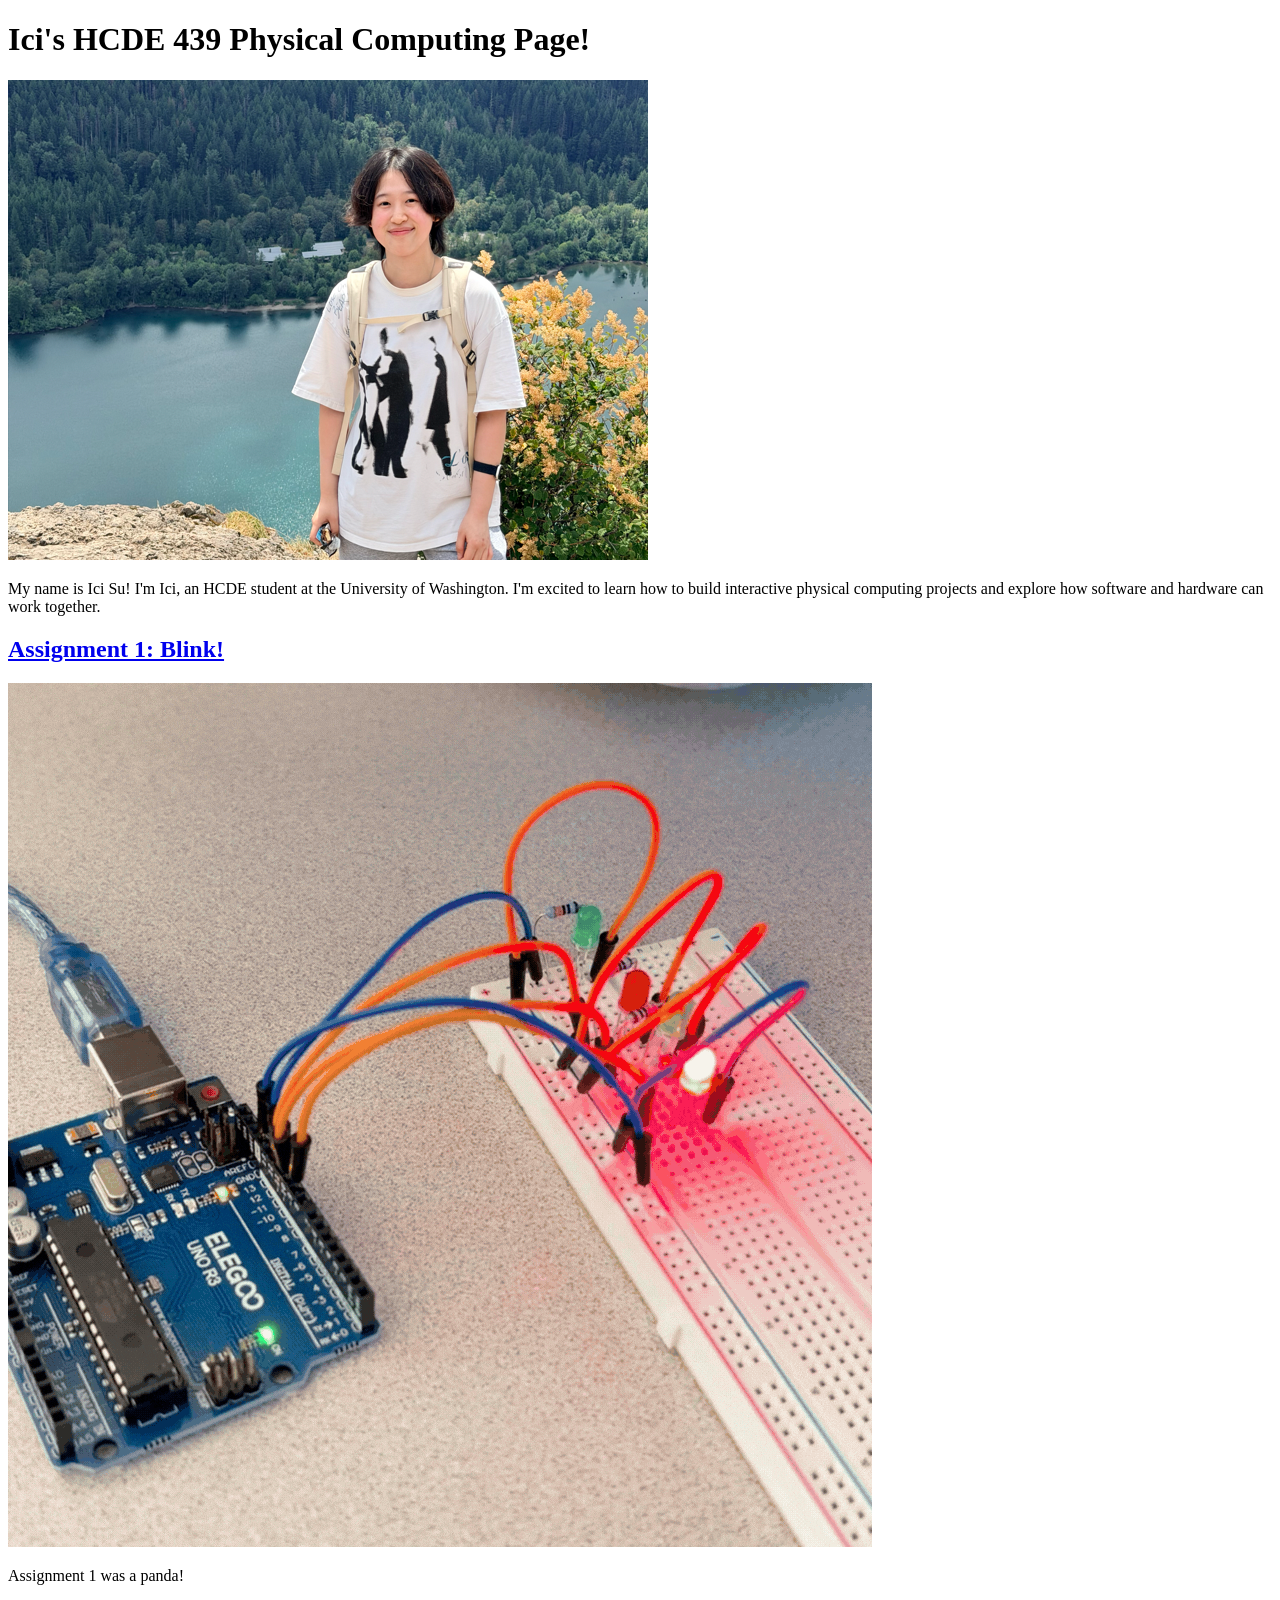
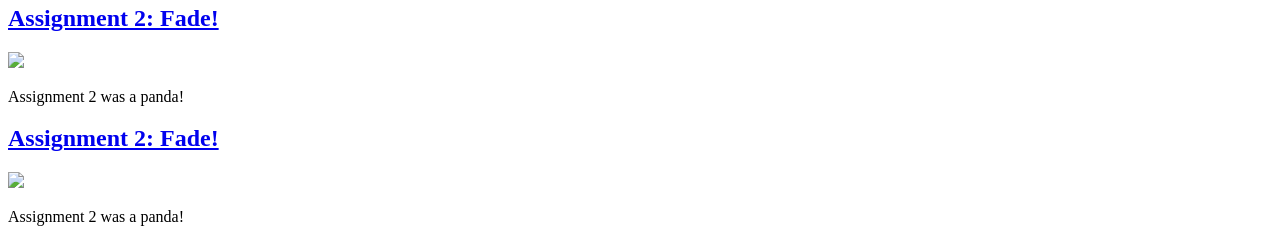
==== docs/index.html @ 535755fb "First Commit AHHH" ====
<!DOCTYPE html>
<html>
  <head>
    <meta charset="utf-8" />
    <meta name="viewport" content="width=device-width, maximum-scale=1.0" />

    <title>Ici Su's HCDE 439 Physical Computing Page!</title>

    <link href="style.css" rel="stylesheet" />
  </head>
  <body>
    <h1>Ici's HCDE 439 Physical Computing Page!</h1>

    <div class="header">
      <img src="ici.png" />
      <p>
        My name is Ici Su! I'm Ici, an HCDE student at the University of Washington.
        I'm excited to learn how to build interactive physical computing projects
        and explore how software and hardware can work together.
      </p>
    </div>

    <div class="grid">
      <div class="assignment">
        <a href="a1.html">
          <h2>Assignment 1: Blink!</h2>
          <img src="blinking.gif" />
        </a>
        <p>Assignment 1 was a panda!</p>
      </div>

      <div class="assignment">
        <a href="a2.html">
          <h2>Assignment 2: Fade!</h2>
          <img src="red-panda.jpg" />
        </a>
        <p>Assignment 2 was a panda!</p>
      </div>

      <div class="assignment">
        <a href="a2.html">
          <h2>Assignment 2: Fade!</h2>
          <img src="red-panda.jpg" />
        </a>
        <p>Assignment 2 was a panda!</p>
      </div>
    </div>
  </body>
</html>
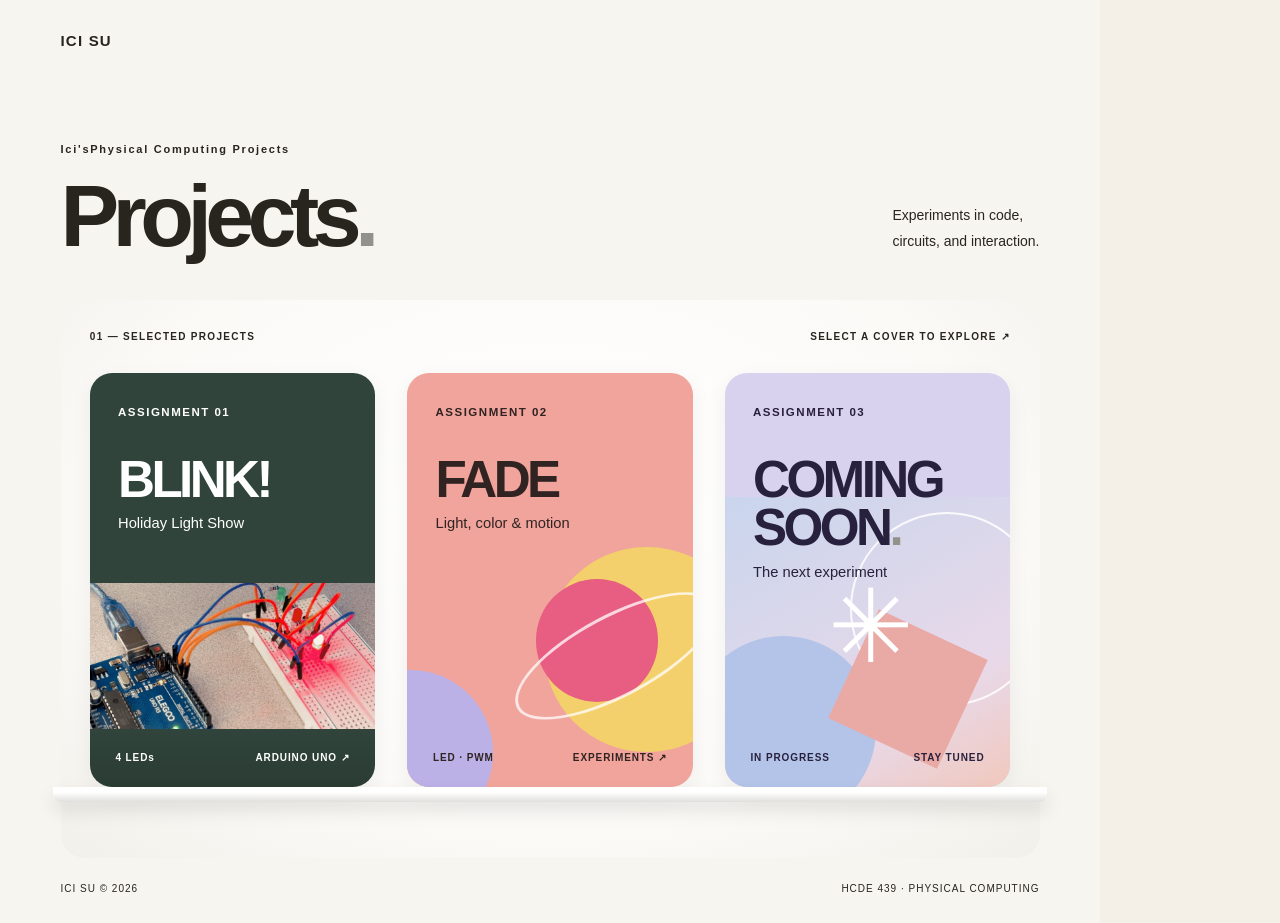
==== commit ea5bd356: "style change :D" ====
--- a/docs/index.html
+++ b/docs/index.html
@@ -1,49 +1,126 @@
 <!DOCTYPE html>
-<html>
-  <head>
-    <meta charset="utf-8" />
-    <meta name="viewport" content="width=device-width, maximum-scale=1.0" />
+<html lang="en">
+<head>
+  <meta charset="UTF-8" />
+  <meta name="viewport" content="width=device-width, initial-scale=1.0" />
 
-    <title>Ici Su's HCDE 439 Physical Computing Page!</title>
+  <title>Ici Su — HCDE 439 Projects</title>
+  <meta name="description" content="Ici Su's HCDE 439 physical computing projects." />
 
-    <link href="style.css" rel="stylesheet" />
-  </head>
-  <body>
-    <h1>Ici's HCDE 439 Physical Computing Page!</h1>
+  <link rel="stylesheet" href="home.css" />
+</head>
 
-    <div class="header">
-      <img src="ici.png" />
-      <p>
-        My name is Ici Su! I'm Ici, an HCDE student at the University of Washington.
-        I'm excited to learn how to build interactive physical computing projects
-        and explore how software and hardware can work together.
-      </p>
-    </div>
+<body>
+  <main class="projects-page">
 
-    <div class="grid">
-      <div class="assignment">
-        <a href="a1.html">
-          <h2>Assignment 1: Blink!</h2>
-          <img src="blinking.gif" />
-        </a>
-        <p>Assignment 1 was a panda!</p>
+    <!-- Minimal header -->
+    <header class="topbar">
+      <a class="brand" href="index.html">ICI SU</a>
+    </header>
+
+    <!-- Projects bookshelf -->
+    <section class="projects" id="projects">
+
+      <div class="section-heading">
+        <div>
+          <p class="eyebrow">Ici'sPhysical Computing Projects</p>
+          <h1>Projects<span class="heading-period">.</span></h1>
+        </div>
+
+        <p class="section-note">
+          Experiments in code,<br />
+          circuits, and interaction.
+        </p>
       </div>
 
-      <div class="assignment">
-        <a href="a2.html">
-          <h2>Assignment 2: Fade!</h2>
-          <img src="red-panda.jpg" />
-        </a>
-        <p>Assignment 2 was a panda!</p>
+      <div class="shelf">
+
+        <div class="shelf-label">
+          <span>01 — SELECTED PROJECTS</span>
+          <span>SELECT A COVER TO EXPLORE ↗</span>
+        </div>
+
+        <div class="project-row">
+
+          <!-- Project 1 -->
+          <a class="project-card blink-card" href="a1.html">
+            <div class="cover-content">
+              <span class="project-number">ASSIGNMENT 01</span>
+              <h2>BLINK!</h2>
+              <p>Holiday Light Show</p>
+            </div>
+
+            <div class="cover-image">
+              <img
+                src="blinking.gif"
+                alt="Four LED Arduino circuit"
+              />
+            </div>
+
+            <div class="cover-footer">
+              <span>4 LEDs</span>
+              <span>ARDUINO UNO ↗</span>
+            </div>
+          </a>
+
+          <!-- Project 2 -->
+          <a class="project-card fade-card" href="a2.html">
+            <div class="cover-content">
+              <span class="project-number">ASSIGNMENT 02</span>
+              <h2>FADE</h2>
+              <p>Light, color &amp; motion</p>
+            </div>
+
+            <div class="fade-art" aria-hidden="true">
+              <span class="circle circle-one"></span>
+              <span class="circle circle-two"></span>
+              <span class="circle circle-three"></span>
+              <span class="orbit"></span>
+            </div>
+
+            <div class="cover-footer">
+              <span>LED · PWM</span>
+              <span>EXPERIMENTS ↗</span>
+            </div>
+          </a>
+
+          <!-- Project 3 -->
+          <div class="project-card soon-card">
+            <div class="cover-content">
+              <span class="project-number">ASSIGNMENT 03</span>
+              <h2>COMING<br />SOON<span class="heading-period">.</span></h2>
+              <p>The next experiment</p>
+            </div>
+
+            <div class="soon-art" aria-hidden="true">
+              <span class="soon-circle"></span>
+              <span class="soon-ring"></span>
+              <span class="soon-square"></span>
+              <span class="soon-star">✳</span>
+            </div>
+
+            <div class="cover-footer">
+              <span>IN PROGRESS</span>
+              <span>STAY TUNED</span>
+            </div>
+          </div>
+
+        </div>
+
+        <!-- Shelf under the covers -->
+        <div class="shelf-plank"></div>
+
+        <div class="shelf-bottom">
+        </div>
+
       </div>
+    </section>
 
-      <div class="assignment">
-        <a href="a2.html">
-          <h2>Assignment 2: Fade!</h2>
-          <img src="red-panda.jpg" />
-        </a>
-        <p>Assignment 2 was a panda!</p>
-      </div>
-    </div>
-  </body>
-</html>
+    <footer class="footer">
+      <span>ICI SU © 2026</span>
+      <span>HCDE 439 · PHYSICAL COMPUTING</span>
+    </footer>
+
+  </main>
+</body>
+</html>
--- a/docs/home.css
+++ b/docs/home.css
@@ -0,0 +1,752 @@
+```css
+/* =================================
+   Shopify Editions-inspired homepage
+   ================================= */
+
+@import url('https://fonts.googleapis.com/css2?family=Inclusive+Sans:ital,wght@0,400;0,500;0,600;0,700;1,400&display=swap');
+   :root {
+  --page-bg: #eae9e5;
+  --ink: #171715;
+  --muted: #74736d;
+  --line: #d0cfca;
+  --shelf: #ffffff;
+}
+
+* {
+  box-sizing: border-box;
+}
+
+html {
+  scroll-behavior: smooth;
+}
+
+body {
+  margin: 0;
+  background: #ffffff;
+  color: var(--ink);
+  font-family: 'Inclusive Sans', sans-serif;
+  -webkit-font-smoothing: antialiased;
+}
+
+a {
+  color: inherit;
+  text-decoration: none;
+}
+
+.projects-page {
+  width: 100%;
+  min-height: 100vh;
+  padding: 0 5.5%;
+  background: var(--page-bg);
+}
+
+/* Header */
+
+.topbar {
+  min-height: 82px;
+  display: flex;
+  align-items: center;
+  justify-content: space-between;
+  gap: 24px;
+  border-bottom: 1px solid var(--line);
+}
+
+.brand {
+  font-size: 15px;
+  font-weight: 800;
+  letter-spacing: 0.08em;
+}
+
+.course-label,
+.year-label {
+  font-size: 10px;
+  font-weight: 700;
+  letter-spacing: 0.12em;
+  color: var(--muted);
+}
+
+/* Main projects section */
+
+.projects {
+  padding-top: 58px;
+}
+
+.section-heading {
+  display: flex;
+  align-items: flex-end;
+  justify-content: space-between;
+  gap: 32px;
+  margin-bottom: 42px;
+}
+
+.eyebrow {
+  margin: 0 0 15px;
+  color: var(--muted);
+  font-size: 11px;
+  font-weight: 700;
+  letter-spacing: 0.16em;
+}
+
+.section-heading h1 {
+  margin: 0;
+  font-size: clamp(48px, 7vw, 88px);
+  font-weight: 800;
+  letter-spacing: -0.075em;
+  line-height: 0.95;
+}
+
+.heading-period {
+  color: #92918b;
+}
+
+.section-note {
+  margin: 0 0 4px;
+  color: var(--muted);
+  font-size: 14px;
+  line-height: 1.8;
+}
+
+/* Shelf area */
+
+.shelf {
+  position: relative;
+  padding: 28px 3% 0;
+  background:
+    radial-gradient(
+      ellipse at 50% 42%,
+      #ffffff 0%,
+      #f5f4f1 55%,
+      #e9e8e4 100%
+    );
+}
+
+.shelf-label {
+  display: flex;
+  justify-content: space-between;
+  gap: 16px;
+  margin-bottom: 28px;
+  color: var(--muted);
+  font-size: 10px;
+  font-weight: 700;
+  letter-spacing: 0.13em;
+}
+
+/* Three project covers */
+
+.project-row {
+  display: grid;
+  grid-template-columns: repeat(3, minmax(0, 1fr));
+  align-items: stretch;
+  gap: 3.5%;
+}
+
+.project-card {
+  position: relative;
+  display: flex;
+  flex-direction: column;
+  min-width: 0;
+  aspect-ratio: 0.69;
+  overflow: hidden;
+  isolation: isolate;
+  transition:
+    transform 220ms ease,
+    box-shadow 220ms ease;
+}
+
+.project-card:hover {
+  transform: translateY(-7px);
+  box-shadow: 0 16px 28px rgb(0 0 0 / 12%);
+}
+
+.blink-card {
+  background: #30443b;
+  color: #fff;
+}
+
+.fade-card {
+  background: #f0a49c;
+  color: #302322;
+}
+
+.soon-card {
+  background: #d9d2ef;
+  color: #28213d;
+}
+
+/* Cover typography */
+
+.cover-content {
+  position: relative;
+  z-index: 2;
+  padding: clamp(18px, 2.2vw, 32px);
+}
+
+.project-number {
+  display: block;
+  font-size: clamp(9px, 0.9vw, 12px);
+  font-weight: 700;
+  letter-spacing: 0.13em;
+}
+
+.cover-content h2 {
+  margin: 34px 0 8px;
+  font-size: clamp(30px, 4vw, 58px);
+  font-weight: 800;
+  line-height: 0.95;
+  letter-spacing: -0.07em;
+  overflow-wrap: anywhere;
+}
+
+.cover-content p {
+  margin: 0;
+  font-size: clamp(11px, 1.15vw, 15px);
+  line-height: 1.5;
+}
+
+/* Project 1 image */
+
+.cover-image {
+  flex: 1;
+  min-height: 0;
+  overflow: hidden;
+  margin-top: 20px;
+}
+
+.cover-image img {
+  display: block;
+  width: 100%;
+  height: 100%;
+  object-fit: cover;
+  transition: transform 350ms ease;
+}
+
+.blink-card:hover .cover-image img {
+  transform: scale(1.035);
+}
+
+/* Project 2 abstract artwork */
+
+.fade-art {
+  position: absolute;
+  z-index: 0;
+  inset: 34% 0 0;
+  overflow: hidden;
+}
+
+.circle {
+  position: absolute;
+  display: block;
+  border-radius: 50%;
+}
+
+.circle-one {
+  width: 72%;
+  aspect-ratio: 1;
+  right: -20%;
+  top: 12%;
+  background: #f3d06b;
+}
+
+.circle-two {
+  width: 43%;
+  aspect-ratio: 1;
+  right: 12%;
+  top: 24%;
+  background: #e85d82;
+}
+
+.circle-three {
+  width: 58%;
+  aspect-ratio: 1;
+  left: -28%;
+  bottom: -18%;
+  background: #bbb1e6;
+}
+
+.orbit {
+  position: absolute;
+  width: 78%;
+  height: 30%;
+  right: -12%;
+  top: 37%;
+  border: 3px solid rgb(255 255 255 / 75%);
+  border-radius: 50%;
+  transform: rotate(-28deg);
+}
+
+/* Project 3 placeholder artwork */
+
+.soon-art {
+  position: absolute;
+  inset: 30% 0 0;
+  overflow: hidden;
+  background: linear-gradient(150deg, #c9d5ed, #e8d9e9 70%, #f1c8bd);
+}
+
+.soon-circle,
+.soon-ring,
+.soon-square {
+  position: absolute;
+  display: block;
+}
+
+.soon-circle {
+  width: 65%;
+  aspect-ratio: 1;
+  left: -12%;
+  bottom: -12%;
+  border-radius: 50%;
+  background: #b4c4e8;
+}
+
+.soon-ring {
+  width: 68%;
+  aspect-ratio: 1;
+  right: -12%;
+  top: 5%;
+  border: 2px solid rgb(255 255 255 / 85%);
+  border-radius: 50%;
+}
+
+.soon-square {
+  width: 42%;
+  aspect-ratio: 1;
+  right: 15%;
+  bottom: 13%;
+  background: #e9a9a5;
+  transform: rotate(25deg);
+}
+
+.soon-star {
+  position: absolute;
+  top: 27%;
+  left: 36%;
+  color: #fff;
+  font-size: clamp(50px, 8vw, 110px);
+  line-height: 1;
+}
+
+/* Cover footer */
+
+.cover-footer {
+  position: relative;
+  z-index: 2;
+  display: flex;
+  justify-content: space-between;
+  gap: 8px;
+  padding: 20px clamp(12px, 2vw, 26px);
+  font-size: clamp(8px, 0.8vw, 10px);
+  font-weight: 700;
+  letter-spacing: 0.09em;
+}
+
+.blink-card .cover-footer {
+  background: linear-gradient(
+    transparent,
+    rgb(0 0 0 / 12%)
+  );
+}
+
+.fade-card .cover-footer,
+.soon-card .cover-footer {
+  margin-top: auto;
+}
+
+/* White bookshelf plank */
+
+.shelf-plank {
+  position: relative;
+  z-index: 3;
+  height: 15px;
+  margin: 0 -4% 0;
+  background: linear-gradient(
+    to bottom,
+    #ffffff 0%,
+    #ffffff 35%,
+    #e0dfdc 100%
+  );
+  box-shadow: 0 9px 18px rgb(0 0 0 / 10%);
+}
+
+.shelf-bottom {
+  display: flex;
+  justify-content: space-between;
+  align-items: center;
+  flex-wrap: wrap;
+  gap: 16px;
+  padding: 32px 0 24px;
+  color: var(--muted);
+  font-size: 10px;
+  font-weight: 700;
+  letter-spacing: 0.1em;
+}
+
+.shelf-bottom a {
+  color: var(--ink);
+}
+
+.footer {
+  display: flex;
+  justify-content: space-between;
+  gap: 16px;
+  padding: 22px 0 26px;
+  border-top: 1px solid var(--line);
+  color: var(--muted);
+  font-size: 10px;
+  letter-spacing: 0.1em;
+}
+
+/* Responsive layout */
+
+@media (min-width: 1500px) {
+  .projects-page {
+    padding-right: 7%;
+    padding-left: 7%;
+  }
+
+  .project-row {
+    gap: 4%;
+  }
+
+  .project-card {
+    aspect-ratio: 0.73;
+  }
+}
+
+@media (max-width: 700px) {
+  .projects-page {
+    padding-right: 5%;
+    padding-left: 5%;
+  }
+
+  .topbar {
+    min-height: 68px;
+  }
+
+  .course-label {
+    display: none;
+  }
+
+  .year-label {
+    font-size: 9px;
+  }
+
+  .projects {
+    padding-top: 40px;
+  }
+
+  .section-heading {
+    align-items: flex-start;
+    flex-direction: column;
+    gap: 16px;
+    margin-bottom: 28px;
+  }
+
+  .section-heading h1 {
+    font-size: 60px;
+  }
+
+  .shelf {
+    padding: 22px 4% 0;
+  }
+
+  .shelf-label {
+    font-size: 9px;
+  }
+
+  .project-row {
+    grid-template-columns: 1fr;
+    gap: 28px;
+    max-width: 410px;
+    margin: 0 auto;
+  }
+
+  .project-card {
+    aspect-ratio: 0.8;
+  }
+
+  .cover-content h2 {
+    font-size: 48px;
+  }
+
+  .project-number {
+    font-size: 11px;
+  }
+
+  .cover-content p {
+    font-size: 14px;
+  }
+
+  .cover-footer {
+    font-size: 10px;
+  }
+
+  .shelf-bottom {
+    font-size: 9px;
+  }
+
+  .footer {
+    flex-direction: column;
+  }
+}
+
+@media (prefers-reduced-motion: reduce) {
+  *,
+  *::before,
+  *::after {
+    scroll-behavior: auto !important;
+    transition-duration: 0.01ms !important;
+  }
+}
+```
+
+```css
+/* ===== Softer colors and rounded project cards ===== */
+
+:root {
+  --page-bg: #f7f5f0;
+  --ink: #191918;
+  --muted: #77746e;
+  --line: #dedbd4;
+}
+
+/* Brighter overall background */
+body {
+  background: #eeece6;
+}
+
+.projects-page {
+  background: #f7f5f0;
+}
+
+/* Softer bookshelf background */
+.shelf {
+  background: radial-gradient(
+    ellipse at 50% 40%,
+    #ffffff 0%,
+    #fbfaf7 65%,
+    #f2f0ea 100%
+  );
+  border-radius: 24px;
+}
+
+/* Round all three project covers */
+.project-card {
+  border-radius: 22px;
+  overflow: hidden;
+  box-shadow: 0 8px 22px rgb(40 35 25 / 6%);
+}
+
+/* Softer hover effect */
+.project-card:hover {
+  transform: translateY(-5px);
+  box-shadow: 0 16px 30px rgb(40 35 25 / 12%);
+}
+
+/* Rounded shelf */
+.shelf-plank {
+  border-radius: 0 0 8px 8px;
+}
+
+/* Rounded image inside BLINK */
+.cover-image img {
+  border-radius: 0;
+}
+
+/* Cleaner section divider */
+.topbar {
+  border-bottom-color: #dedbd4;
+}
+
+.footer {
+  border-top-color: #dedbd4;
+}
+
+/* Rounded cards on mobile too */
+@media (max-width: 700px) {
+  .project-card {
+    border-radius: 20px;
+  }
+
+  .shelf {
+    border-radius: 18px;
+  }
+}
+```
+
+```css
+/* ===== Assignment pages: matching homepage style ===== */
+
+:root {
+  --page-bg: #f7f5f0;
+  --ink: #191918;
+  --muted: #77746e;
+  --line: #dedbd4;
+  --card-bg: #ffffff;
+}
+
+body {
+  max-width: 1100px;
+  margin: 0 auto;
+  padding: 40px 6%;
+  background: var(--page-bg);
+  color: var(--ink);
+  font-family: 'Inclusive Sans', sans-serif;
+  line-height: 1.75;
+  -webkit-font-smoothing: antialiased;
+}
+
+/* Main page title */
+body > h1 {
+  margin: 35px 0 28px;
+  padding-bottom: 24px;
+  border-bottom: 1px solid var(--line);
+  font-size: clamp(36px, 5vw, 58px);
+  line-height: 1.08;
+  letter-spacing: -0.055em;
+}
+
+/* Section headings */
+body > h2 {
+  margin-top: 60px;
+  padding-top: 22px;
+  border-top: 1px solid var(--line);
+  font-size: 28px;
+  line-height: 1.25;
+  letter-spacing: -0.035em;
+}
+
+body > h3 {
+  margin-top: 30px;
+  font-size: 20px;
+  line-height: 1.4;
+}
+
+/* Intro paragraph area */
+.header {
+  margin: 24px 0 40px;
+  color: #55544f;
+  font-size: 17px;
+  line-height: 1.8;
+}
+
+/* Images and figure cards */
+figure {
+  margin: 28px 0 38px;
+  padding: 16px;
+  overflow: hidden;
+  border: 1px solid var(--line);
+  border-radius: 20px;
+  background: var(--card-bg);
+}
+
+figure img {
+  display: block;
+  max-width: 100%;
+  height: auto;
+  margin: 0 auto;
+  border-radius: 12px;
+}
+
+figcaption {
+  margin-top: 14px;
+  color: var(--muted);
+  font-size: 13px;
+  line-height: 1.7;
+}
+
+/* Body text */
+body > p {
+  max-width: 780px;
+  margin: 16px 0;
+}
+
+/* Arduino code block */
+pre {
+  margin: 24px 0;
+  padding: 26px;
+  overflow-x: auto;
+  border: 1px solid #343a35;
+  border-radius: 18px;
+  background: #242923;
+  color: #f5f3ed;
+  font-size: 13px;
+  line-height: 1.7;
+}
+
+pre code {
+  font-family: "SFMono-Regular", Consolas, monospace;
+}
+
+/* Homepage navigation link */
+body > p > a {
+  display: inline-block;
+  margin-top: 24px;
+  padding: 12px 20px;
+  border: 1px solid var(--ink);
+  border-radius: 999px;
+  color: var(--ink);
+  text-decoration: none;
+  transition: background 180ms ease, color 180ms ease;
+}
+
+body > p > a:hover {
+  background: var(--ink);
+  color: white;
+}
+
+/* Responsive spacing */
+@media (max-width: 600px) {
+  body {
+    padding: 24px 5%;
+  }
+
+  body > h1 {
+    font-size: 38px;
+  }
+
+  body > h2 {
+    margin-top: 42px;
+    font-size: 24px;
+  }
+
+  figure {
+    padding: 10px;
+    border-radius: 16px;
+  }
+
+  pre {
+    padding: 16px;
+    font-size: 12px;
+  }
+}
+```
+
+/* Full-width homepage fix */
+
+html {
+  width: 100%;
+  min-height: 100%;
+  margin: 0;
+}
+
+body {
+  width: 100%;
+  min-height: 100vh;
+  margin: 0;
+  padding: 0;
+  box-sizing: border-box;
+  background-color: #F5F0E7;
+  color: #28251F;
+  font-family: 'Inclusive Sans', sans-serif;
+}
+
+*, 
+*::before, 
+*::after {
+  box-sizing: border-box;
+}
+
+img {
+  max-width: 100%;
+}
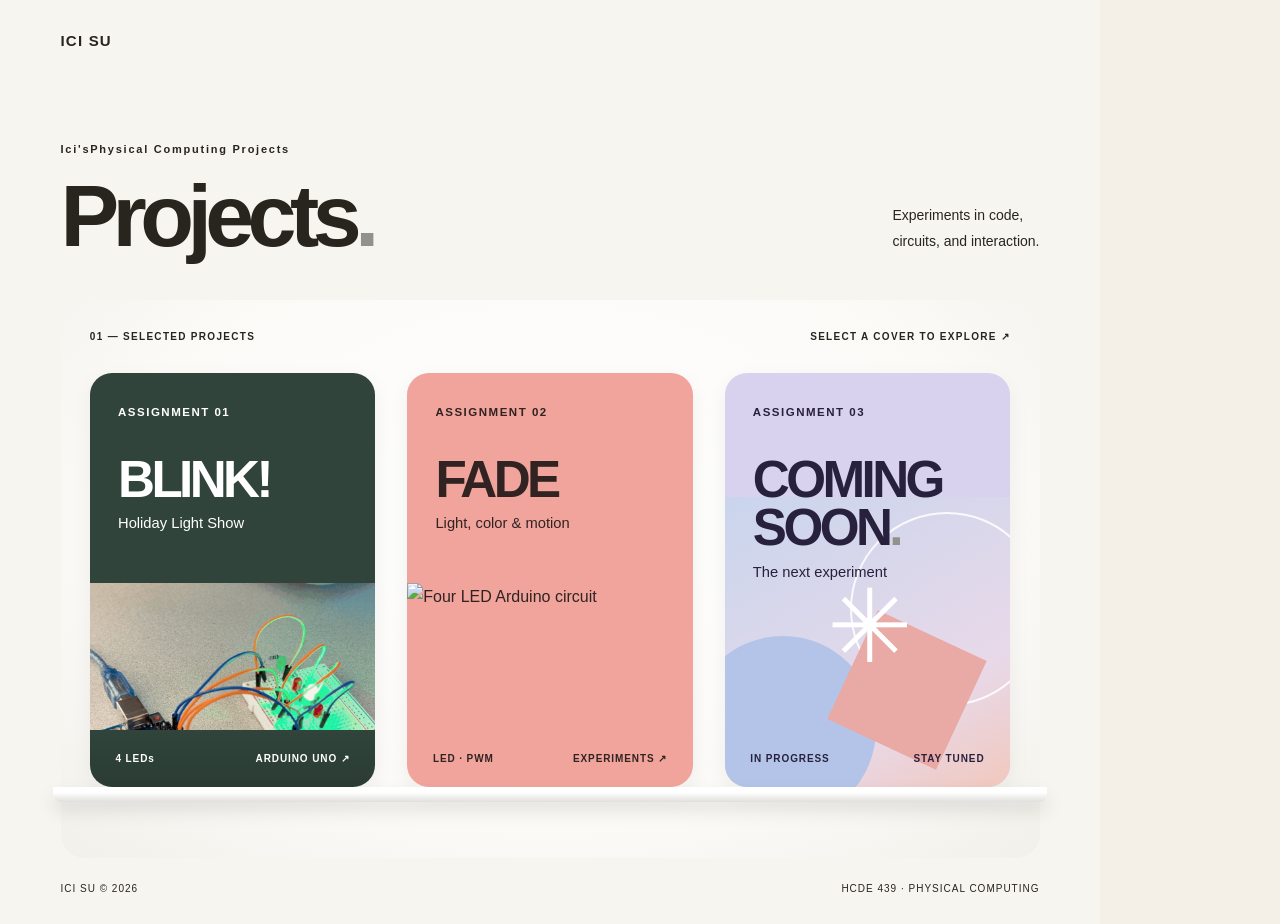
==== commit 60529574: "index gif updated to A1 Blink.gif and A2 Fade.gif" ====
--- a/docs/index.html
+++ b/docs/index.html
@@ -52,7 +52,7 @@
 
             <div class="cover-image">
               <img
-                src="blinking.gif"
+                src="A1 Blink.gif"
                 alt="Four LED Arduino circuit"
               />
             </div>
@@ -71,11 +71,11 @@
               <p>Light, color &amp; motion</p>
             </div>
 
-            <div class="fade-art" aria-hidden="true">
-              <span class="circle circle-one"></span>
-              <span class="circle circle-two"></span>
-              <span class="circle circle-three"></span>
-              <span class="orbit"></span>
+            <div class="cover-image">
+              <img
+                src="A2 Fade.gif"
+                alt="Four LED Arduino circuit"
+              />
             </div>
 
             <div class="cover-footer">
--- a/docs/home.css
+++ b/docs/home.css
@@ -749,4 +749,78 @@
 
 img {
   max-width: 100%;
-}+}
+
+
+/* =========================================
+   Responsive Layout Fix
+   ========================================= */
+
+/* Allow the page to fill the browser width */
+html,
+body {
+  width: 100%;
+  min-height: 100%;
+  margin: 0;
+}
+
+/* Make the homepage use the available space */
+.projects-page {
+  width: 100%;
+  max-width: none;
+  min-height: 100vh;
+}
+
+/* Keep content responsive */
+.projects {
+  width: 100%;
+  max-width: none;
+}
+
+/* Make project cards responsive */
+.project-row {
+  display: grid;
+  grid-template-columns: repeat(3, minmax(0, 1fr));
+  gap: 32px;
+  width: 100%;
+}
+
+/* Prevent cards from overflowing */
+.project-card {
+  min-width: 0;
+  width: 100%;
+}
+
+/* Responsive images */
+.project-card img {
+  max-width: 100%;
+  height: auto;
+}
+
+/* Tablet */
+@media (max-width: 1024px) {
+  .project-row {
+    gap: 20px;
+  }
+}
+
+/* Mobile */
+@media (max-width: 650px) {
+  .project-row {
+    grid-template-columns: 1fr;
+    gap: 24px;
+  }
+
+  .section-heading {
+    display: block;
+  }
+
+  .section-note {
+    margin-top: 20px;
+  }
+
+  .shelf-label {
+    flex-wrap: wrap;
+    gap: 10px;
+  }
+}
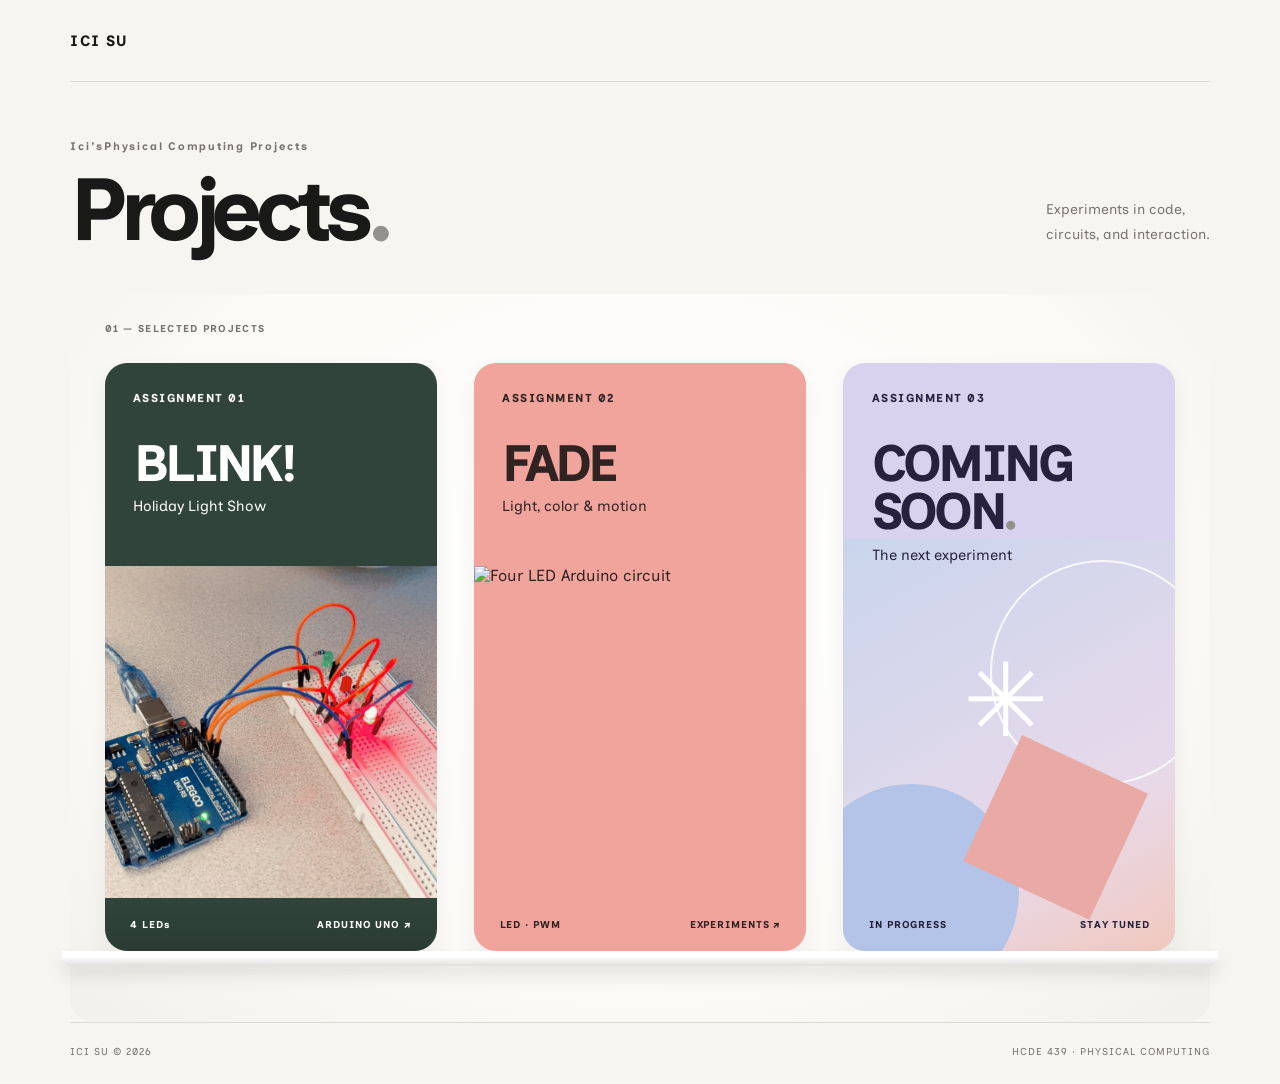
==== commit 8eab6ea2: "Update the calculation and AI Usage Reflection :D, also homepage css alignment issue and gif format" ====
--- a/docs/index.html
+++ b/docs/index.html
@@ -37,7 +37,6 @@
 
         <div class="shelf-label">
           <span>01 — SELECTED PROJECTS</span>
-          <span>SELECT A COVER TO EXPLORE ↗</span>
         </div>
 
         <div class="project-row">
--- a/docs/home.css
+++ b/docs/home.css
@@ -1,826 +1,996 @@
-```css
 /* =================================
+
    Shopify Editions-inspired homepage
+
    ================================= */
 
 @import url('https://fonts.googleapis.com/css2?family=Inclusive+Sans:ital,wght@0,400;0,500;0,600;0,700;1,400&display=swap');
+
    :root {
+
   --page-bg: #eae9e5;
+
   --ink: #171715;
+
   --muted: #74736d;
+
   --line: #d0cfca;
+
   --shelf: #ffffff;
+
 }
 
 * {
+
   box-sizing: border-box;
+
 }
 
 html {
+
   scroll-behavior: smooth;
+
 }
 
 body {
+
   margin: 0;
+
   background: #ffffff;
+
   color: var(--ink);
+
   font-family: 'Inclusive Sans', sans-serif;
+
   -webkit-font-smoothing: antialiased;
+
 }
 
 a {
+
   color: inherit;
+
   text-decoration: none;
+
 }
 
 .projects-page {
+
   width: 100%;
+
   min-height: 100vh;
+
   padding: 0 5.5%;
+
   background: var(--page-bg);
+
 }
 
 /* Header */
 
 .topbar {
+
   min-height: 82px;
+
   display: flex;
+
   align-items: center;
+
   justify-content: space-between;
+
   gap: 24px;
+
   border-bottom: 1px solid var(--line);
+
 }
 
 .brand {
+
   font-size: 15px;
+
   font-weight: 800;
+
   letter-spacing: 0.08em;
+
 }
 
 .course-label,
+
 .year-label {
+
   font-size: 10px;
+
   font-weight: 700;
+
   letter-spacing: 0.12em;
+
   color: var(--muted);
+
 }
 
 /* Main projects section */
 
 .projects {
+
   padding-top: 58px;
+
 }
 
 .section-heading {
+
   display: flex;
+
   align-items: flex-end;
+
   justify-content: space-between;
+
   gap: 32px;
+
   margin-bottom: 42px;
+
 }
 
 .eyebrow {
+
   margin: 0 0 15px;
+
   color: var(--muted);
+
   font-size: 11px;
+
   font-weight: 700;
+
   letter-spacing: 0.16em;
+
 }
 
 .section-heading h1 {
+
   margin: 0;
+
   font-size: clamp(48px, 7vw, 88px);
+
   font-weight: 800;
+
   letter-spacing: -0.075em;
+
   line-height: 0.95;
+
 }
 
 .heading-period {
+
   color: #92918b;
+
 }
 
 .section-note {
+
   margin: 0 0 4px;
+
   color: var(--muted);
+
   font-size: 14px;
+
   line-height: 1.8;
+
 }
 
 /* Shelf area */
 
 .shelf {
+
   position: relative;
+
   padding: 28px 3% 0;
+
   background:
+
     radial-gradient(
+
       ellipse at 50% 42%,
+
       #ffffff 0%,
+
       #f5f4f1 55%,
+
       #e9e8e4 100%
+
     );
+
 }
 
 .shelf-label {
+
   display: flex;
+
   justify-content: space-between;
+
   gap: 16px;
+
   margin-bottom: 28px;
+
   color: var(--muted);
+
   font-size: 10px;
+
   font-weight: 700;
+
   letter-spacing: 0.13em;
+
 }
 
 /* Three project covers */
 
 .project-row {
+
   display: grid;
+
   grid-template-columns: repeat(3, minmax(0, 1fr));
+
   align-items: stretch;
+
   gap: 3.5%;
+
 }
 
 .project-card {
+
   position: relative;
+
   display: flex;
+
   flex-direction: column;
+
   min-width: 0;
-  aspect-ratio: 0.69;
+
+  /* Height follows content so the GIF can remain square. */
+  aspect-ratio: auto;
+  min-height: 420px;
+
   overflow: hidden;
+
   isolation: isolate;
+
   transition:
+
     transform 220ms ease,
+
     box-shadow 220ms ease;
+
 }
 
 .project-card:hover {
+
   transform: translateY(-7px);
+
   box-shadow: 0 16px 28px rgb(0 0 0 / 12%);
+
 }
 
 .blink-card {
+
   background: #30443b;
+
   color: #fff;
+
 }
 
 .fade-card {
+
   background: #f0a49c;
+
   color: #302322;
+
 }
 
 .soon-card {
+
   background: #d9d2ef;
+
   color: #28213d;
+
 }
 
 /* Cover typography */
 
 .cover-content {
+
   position: relative;
+
   z-index: 2;
+
   padding: clamp(18px, 2.2vw, 32px);
+
 }
 
 .project-number {
+
   display: block;
+
   font-size: clamp(9px, 0.9vw, 12px);
+
   font-weight: 700;
+
   letter-spacing: 0.13em;
+
 }
 
 .cover-content h2 {
+
   margin: 34px 0 8px;
+
   font-size: clamp(30px, 4vw, 58px);
+
   font-weight: 800;
+
   line-height: 0.95;
+
   letter-spacing: -0.07em;
+
   overflow-wrap: anywhere;
+
 }
 
 .cover-content p {
+
   margin: 0;
+
   font-size: clamp(11px, 1.15vw, 15px);
+
   line-height: 1.5;
+
 }
 
 /* Project 1 image */
 
 .cover-image {
+
   flex: 1;
+
   min-height: 0;
+
+  aspect-ratio: 1 / 1;
+
   overflow: hidden;
+
   margin-top: 20px;
+
 }
 
 .cover-image img {
+
+  display: block;
+
+  width: 100%;
+
+  height: 100%;
+
+  object-fit: cover;
+
+  transition: transform 350ms ease;
+
+}
+
+.blink-card:hover .cover-image img {
+
+  transform: scale(1.035);
+
+}
+
+/* Project 2 abstract artwork */
+
+.fade-art {
+
+  position: absolute;
+
+  z-index: 0;
+
+  inset: 34% 0 0;
+
+  overflow: hidden;
+
+}
+
+.circle {
+
+  position: absolute;
+
+  display: block;
+
+  border-radius: 50%;
+
+}
+
+.circle-one {
+
+  width: 72%;
+
+  aspect-ratio: 1;
+
+  right: -20%;
+
+  top: 12%;
+
+  background: #f3d06b;
+
+}
+
+.circle-two {
+
+  width: 43%;
+
+  aspect-ratio: 1;
+
+  right: 12%;
+
+  top: 24%;
+
+  background: #e85d82;
+
+}
+
+.circle-three {
+
+  width: 58%;
+
+  aspect-ratio: 1;
+
+  left: -28%;
+
+  bottom: -18%;
+
+  background: #bbb1e6;
+
+}
+
+.orbit {
+
+  position: absolute;
+
+  width: 78%;
+
+  height: 30%;
+
+  right: -12%;
+
+  top: 37%;
+
+  border: 3px solid rgb(255 255 255 / 75%);
+
+  border-radius: 50%;
+
+  transform: rotate(-28deg);
+
+}
+
+/* Project 3 placeholder artwork */
+
+.soon-art {
+
+  position: absolute;
+
+  inset: 30% 0 0;
+
+  overflow: hidden;
+
+  background: linear-gradient(150deg, #c9d5ed, #e8d9e9 70%, #f1c8bd);
+
+}
+
+.soon-circle,
+
+.soon-ring,
+
+.soon-square {
+
+  position: absolute;
+
+  display: block;
+
+}
+
+.soon-circle {
+
+  width: 65%;
+
+  aspect-ratio: 1;
+
+  left: -12%;
+
+  bottom: -12%;
+
+  border-radius: 50%;
+
+  background: #b4c4e8;
+
+}
+
+.soon-ring {
+
+  width: 68%;
+
+  aspect-ratio: 1;
+
+  right: -12%;
+
+  top: 5%;
+
+  border: 2px solid rgb(255 255 255 / 85%);
+
+  border-radius: 50%;
+
+}
+
+.soon-square {
+
+  width: 42%;
+
+  aspect-ratio: 1;
+
+  right: 15%;
+
+  bottom: 13%;
+
+  background: #e9a9a5;
+
+  transform: rotate(25deg);
+
+}
+
+.soon-star {
+
+  position: absolute;
+
+  top: 27%;
+
+  left: 36%;
+
+  color: #fff;
+
+  font-size: clamp(50px, 8vw, 110px);
+
+  line-height: 1;
+
+}
+
+/* Cover footer */
+
+.cover-footer {
+
+  position: relative;
+
+  z-index: 2;
+
+  display: flex;
+
+  justify-content: space-between;
+
+  gap: 8px;
+
+  padding: 20px clamp(12px, 2vw, 26px);
+
+  font-size: clamp(8px, 0.8vw, 10px);
+
+  font-weight: 700;
+
+  letter-spacing: 0.09em;
+
+}
+
+.blink-card .cover-footer {
+
+  background: linear-gradient(
+
+    transparent,
+
+    rgb(0 0 0 / 12%)
+
+  );
+
+}
+
+.fade-card .cover-footer,
+
+.soon-card .cover-footer {
+
+  margin-top: auto;
+
+}
+
+/* White bookshelf plank */
+
+.shelf-plank {
+
+  position: relative;
+
+  z-index: 3;
+
+  height: 15px;
+
+  margin: 0 -4% 0;
+
+  background: linear-gradient(
+
+    to bottom,
+
+    #ffffff 0%,
+
+    #ffffff 35%,
+
+    #e0dfdc 100%
+
+  );
+
+  box-shadow: 0 9px 18px rgb(0 0 0 / 10%);
+
+}
+
+.shelf-bottom {
+
+  display: flex;
+
+  justify-content: space-between;
+
+  align-items: center;
+
+  flex-wrap: wrap;
+
+  gap: 16px;
+
+  padding: 32px 0 24px;
+
+  color: var(--muted);
+
+  font-size: 10px;
+
+  font-weight: 700;
+
+  letter-spacing: 0.1em;
+
+}
+
+.shelf-bottom a {
+
+  color: var(--ink);
+
+}
+
+.footer {
+
+  display: flex;
+
+  justify-content: space-between;
+
+  gap: 16px;
+
+  padding: 22px 0 26px;
+
+  border-top: 1px solid var(--line);
+
+  color: var(--muted);
+
+  font-size: 10px;
+
+  letter-spacing: 0.1em;
+
+}
+
+/* Responsive layout */
+
+@media (min-width: 1500px) {
+
+  .projects-page {
+
+    padding-right: 7%;
+
+    padding-left: 7%;
+
+  }
+
+  .project-row {
+
+    gap: 4%;
+
+  }
+
+  .project-card {
+
+    min-height: 520px;
+
+  }
+
+}
+
+@media (max-width: 700px) {
+
+  .projects-page {
+
+    padding-right: 5%;
+
+    padding-left: 5%;
+
+  }
+
+  .topbar {
+
+    min-height: 68px;
+
+  }
+
+  .course-label {
+
+    display: none;
+
+  }
+
+  .year-label {
+
+    font-size: 9px;
+
+  }
+
+  .projects {
+
+    padding-top: 40px;
+
+  }
+
+  .section-heading {
+
+    align-items: flex-start;
+
+    flex-direction: column;
+
+    gap: 16px;
+
+    margin-bottom: 28px;
+
+  }
+
+  .section-heading h1 {
+
+    font-size: 60px;
+
+  }
+
+  .shelf {
+
+    padding: 22px 4% 0;
+
+  }
+
+  .shelf-label {
+
+    font-size: 9px;
+
+  }
+
+  .project-row {
+
+    grid-template-columns: 1fr;
+
+    gap: 28px;
+
+    max-width: 410px;
+
+    margin: 0 auto;
+
+  }
+
+  .project-card {
+
+    min-height: 0;
+
+  }
+
+  .cover-content h2 {
+
+    font-size: 48px;
+
+  }
+
+  .project-number {
+
+    font-size: 11px;
+
+  }
+
+  .cover-content p {
+
+    font-size: 14px;
+
+  }
+
+  .cover-footer {
+
+    font-size: 10px;
+
+  }
+
+  .shelf-bottom {
+
+    font-size: 9px;
+
+  }
+
+  .footer {
+
+    flex-direction: column;
+
+  }
+
+}
+
+@media (prefers-reduced-motion: reduce) {
+
+  *,
+
+  *::before,
+
+  *::after {
+
+    scroll-behavior: auto !important;
+
+    transition-duration: 0.01ms !important;
+
+  }
+
+}
+
+/* ===== Softer colors and rounded project cards ===== */
+
+:root {
+
+  --page-bg: #f7f5f0;
+
+  --ink: #191918;
+
+  --muted: #77746e;
+
+  --line: #dedbd4;
+
+}
+
+/* Brighter overall background */
+
+body {
+
+  background: #eeece6;
+
+}
+
+.projects-page {
+
+  background: #f7f5f0;
+
+}
+
+/* Softer bookshelf background */
+
+.shelf {
+
+  background: radial-gradient(
+
+    ellipse at 50% 40%,
+
+    #ffffff 0%,
+
+    #fbfaf7 65%,
+
+    #f2f0ea 100%
+
+  );
+
+  border-radius: 24px;
+
+}
+
+/* Round all three project covers */
+
+.project-card {
+
+  border-radius: 22px;
+
+  overflow: hidden;
+
+  box-shadow: 0 8px 22px rgb(40 35 25 / 6%);
+
+}
+
+/* Softer hover effect */
+
+.project-card:hover {
+
+  transform: translateY(-5px);
+
+  box-shadow: 0 16px 30px rgb(40 35 25 / 12%);
+
+}
+
+/* Rounded shelf */
+
+.shelf-plank {
+
+  border-radius: 0 0 8px 8px;
+
+}
+
+/* Rounded image inside BLINK */
+
+.cover-image img {
+
+  border-radius: 0;
+
+}
+
+/* Cleaner section divider */
+
+.topbar {
+
+  border-bottom-color: #dedbd4;
+
+}
+
+.footer {
+
+  border-top-color: #dedbd4;
+
+}
+
+/* Rounded cards on mobile too */
+
+@media (max-width: 700px) {
+
+  .project-card {
+
+    border-radius: 20px;
+
+  }
+
+  .shelf {
+
+    border-radius: 18px;
+
+  }
+
+}
+
+/* =========================================
+   Square GIF + responsive card refinements
+   ========================================= */
+html, body { width: 100%; min-height: 100%; }
+.projects-page { width: 100%; min-height: 100vh; }
+.project-row { width: 100%; }
+.project-card { width: 100%; min-width: 0; }
+.blink-card .cover-image {
+  width: 100%;
+  flex: none;
+  aspect-ratio: 1 / 1;
+  margin-top: auto;
+  overflow: hidden;
+}
+.blink-card .cover-image img {
   display: block;
   width: 100%;
   height: 100%;
   object-fit: cover;
-  transition: transform 350ms ease;
-}
-
-.blink-card:hover .cover-image img {
-  transform: scale(1.035);
-}
-
-/* Project 2 abstract artwork */
-
-.fade-art {
-  position: absolute;
-  z-index: 0;
-  inset: 34% 0 0;
-  overflow: hidden;
-}
-
-.circle {
-  position: absolute;
-  display: block;
-  border-radius: 50%;
-}
-
-.circle-one {
-  width: 72%;
-  aspect-ratio: 1;
-  right: -20%;
-  top: 12%;
-  background: #f3d06b;
-}
-
-.circle-two {
-  width: 43%;
-  aspect-ratio: 1;
-  right: 12%;
-  top: 24%;
-  background: #e85d82;
-}
-
-.circle-three {
-  width: 58%;
-  aspect-ratio: 1;
-  left: -28%;
-  bottom: -18%;
-  background: #bbb1e6;
-}
-
-.orbit {
-  position: absolute;
-  width: 78%;
-  height: 30%;
-  right: -12%;
-  top: 37%;
-  border: 3px solid rgb(255 255 255 / 75%);
-  border-radius: 50%;
-  transform: rotate(-28deg);
-}
-
-/* Project 3 placeholder artwork */
-
-.soon-art {
-  position: absolute;
-  inset: 30% 0 0;
-  overflow: hidden;
-  background: linear-gradient(150deg, #c9d5ed, #e8d9e9 70%, #f1c8bd);
-}
-
-.soon-circle,
-.soon-ring,
-.soon-square {
-  position: absolute;
-  display: block;
-}
-
-.soon-circle {
-  width: 65%;
-  aspect-ratio: 1;
-  left: -12%;
-  bottom: -12%;
-  border-radius: 50%;
-  background: #b4c4e8;
-}
-
-.soon-ring {
-  width: 68%;
-  aspect-ratio: 1;
-  right: -12%;
-  top: 5%;
-  border: 2px solid rgb(255 255 255 / 85%);
-  border-radius: 50%;
-}
-
-.soon-square {
-  width: 42%;
-  aspect-ratio: 1;
-  right: 15%;
-  bottom: 13%;
-  background: #e9a9a5;
-  transform: rotate(25deg);
-}
-
-.soon-star {
-  position: absolute;
-  top: 27%;
-  left: 36%;
-  color: #fff;
-  font-size: clamp(50px, 8vw, 110px);
-  line-height: 1;
-}
-
-/* Cover footer */
-
-.cover-footer {
-  position: relative;
-  z-index: 2;
-  display: flex;
-  justify-content: space-between;
-  gap: 8px;
-  padding: 20px clamp(12px, 2vw, 26px);
-  font-size: clamp(8px, 0.8vw, 10px);
-  font-weight: 700;
-  letter-spacing: 0.09em;
-}
-
-.blink-card .cover-footer {
-  background: linear-gradient(
-    transparent,
-    rgb(0 0 0 / 12%)
-  );
-}
-
-.fade-card .cover-footer,
-.soon-card .cover-footer {
-  margin-top: auto;
-}
-
-/* White bookshelf plank */
-
-.shelf-plank {
-  position: relative;
-  z-index: 3;
-  height: 15px;
-  margin: 0 -4% 0;
-  background: linear-gradient(
-    to bottom,
-    #ffffff 0%,
-    #ffffff 35%,
-    #e0dfdc 100%
-  );
-  box-shadow: 0 9px 18px rgb(0 0 0 / 10%);
-}
-
-.shelf-bottom {
-  display: flex;
-  justify-content: space-between;
-  align-items: center;
-  flex-wrap: wrap;
-  gap: 16px;
-  padding: 32px 0 24px;
-  color: var(--muted);
-  font-size: 10px;
-  font-weight: 700;
-  letter-spacing: 0.1em;
-}
-
-.shelf-bottom a {
-  color: var(--ink);
-}
-
-.footer {
-  display: flex;
-  justify-content: space-between;
-  gap: 16px;
-  padding: 22px 0 26px;
-  border-top: 1px solid var(--line);
-  color: var(--muted);
-  font-size: 10px;
-  letter-spacing: 0.1em;
-}
-
-/* Responsive layout */
-
-@media (min-width: 1500px) {
-  .projects-page {
-    padding-right: 7%;
-    padding-left: 7%;
-  }
-
-  .project-row {
-    gap: 4%;
-  }
-
-  .project-card {
-    aspect-ratio: 0.73;
-  }
-}
-
+  object-position: center;
+}
+@media (max-width: 1000px) and (min-width: 701px) {
+  .project-row { gap: 18px; }
+  .cover-content { padding: 18px; }
+  .cover-content h2 { margin-top: 24px; font-size: clamp(28px, 3.6vw, 48px); }
+  .cover-footer { padding: 14px 12px; }
+}
 @media (max-width: 700px) {
-  .projects-page {
-    padding-right: 5%;
-    padding-left: 5%;
-  }
-
-  .topbar {
-    min-height: 68px;
-  }
-
-  .course-label {
-    display: none;
-  }
-
-  .year-label {
-    font-size: 9px;
-  }
-
-  .projects {
-    padding-top: 40px;
-  }
-
-  .section-heading {
-    align-items: flex-start;
-    flex-direction: column;
-    gap: 16px;
-    margin-bottom: 28px;
-  }
-
-  .section-heading h1 {
-    font-size: 60px;
-  }
-
-  .shelf {
-    padding: 22px 4% 0;
-  }
-
-  .shelf-label {
-    font-size: 9px;
-  }
-
-  .project-row {
-    grid-template-columns: 1fr;
-    gap: 28px;
-    max-width: 410px;
-    margin: 0 auto;
-  }
-
-  .project-card {
-    aspect-ratio: 0.8;
-  }
-
-  .cover-content h2 {
-    font-size: 48px;
-  }
-
-  .project-number {
-    font-size: 11px;
-  }
-
-  .cover-content p {
-    font-size: 14px;
-  }
-
-  .cover-footer {
-    font-size: 10px;
-  }
-
-  .shelf-bottom {
-    font-size: 9px;
-  }
-
-  .footer {
-    flex-direction: column;
-  }
-}
-
+  .project-row { grid-template-columns: 1fr; max-width: 410px; gap: 28px; }
+  .project-card { min-height: 0; }
+  .fade-card, .soon-card { min-height: 460px; }
+  .shelf-label { flex-wrap: wrap; }
+  .blink-card .cover-image { margin-top: 16px; }
+}
 @media (prefers-reduced-motion: reduce) {
-  *,
-  *::before,
-  *::after {
-    scroll-behavior: auto !important;
-    transition-duration: 0.01ms !important;
-  }
-}
-```
-
-```css
-/* ===== Softer colors and rounded project cards ===== */
-
-:root {
-  --page-bg: #f7f5f0;
-  --ink: #191918;
-  --muted: #77746e;
-  --line: #dedbd4;
-}
-
-/* Brighter overall background */
-body {
-  background: #eeece6;
-}
-
-.projects-page {
-  background: #f7f5f0;
-}
-
-/* Softer bookshelf background */
-.shelf {
-  background: radial-gradient(
-    ellipse at 50% 40%,
-    #ffffff 0%,
-    #fbfaf7 65%,
-    #f2f0ea 100%
-  );
-  border-radius: 24px;
-}
-
-/* Round all three project covers */
-.project-card {
-  border-radius: 22px;
-  overflow: hidden;
-  box-shadow: 0 8px 22px rgb(40 35 25 / 6%);
-}
-
-/* Softer hover effect */
-.project-card:hover {
-  transform: translateY(-5px);
-  box-shadow: 0 16px 30px rgb(40 35 25 / 12%);
-}
-
-/* Rounded shelf */
-.shelf-plank {
-  border-radius: 0 0 8px 8px;
-}
-
-/* Rounded image inside BLINK */
-.cover-image img {
-  border-radius: 0;
-}
-
-/* Cleaner section divider */
-.topbar {
-  border-bottom-color: #dedbd4;
-}
-
-.footer {
-  border-top-color: #dedbd4;
-}
-
-/* Rounded cards on mobile too */
-@media (max-width: 700px) {
-  .project-card {
-    border-radius: 20px;
-  }
-
-  .shelf {
-    border-radius: 18px;
-  }
-}
-```
-
-```css
-/* ===== Assignment pages: matching homepage style ===== */
-
-:root {
-  --page-bg: #f7f5f0;
-  --ink: #191918;
-  --muted: #77746e;
-  --line: #dedbd4;
-  --card-bg: #ffffff;
-}
-
-body {
-  max-width: 1100px;
-  margin: 0 auto;
-  padding: 40px 6%;
-  background: var(--page-bg);
-  color: var(--ink);
-  font-family: 'Inclusive Sans', sans-serif;
-  line-height: 1.75;
-  -webkit-font-smoothing: antialiased;
-}
-
-/* Main page title */
-body > h1 {
-  margin: 35px 0 28px;
-  padding-bottom: 24px;
-  border-bottom: 1px solid var(--line);
-  font-size: clamp(36px, 5vw, 58px);
-  line-height: 1.08;
-  letter-spacing: -0.055em;
-}
-
-/* Section headings */
-body > h2 {
-  margin-top: 60px;
-  padding-top: 22px;
-  border-top: 1px solid var(--line);
-  font-size: 28px;
-  line-height: 1.25;
-  letter-spacing: -0.035em;
-}
-
-body > h3 {
-  margin-top: 30px;
-  font-size: 20px;
-  line-height: 1.4;
-}
-
-/* Intro paragraph area */
-.header {
-  margin: 24px 0 40px;
-  color: #55544f;
-  font-size: 17px;
-  line-height: 1.8;
-}
-
-/* Images and figure cards */
-figure {
-  margin: 28px 0 38px;
-  padding: 16px;
-  overflow: hidden;
-  border: 1px solid var(--line);
-  border-radius: 20px;
-  background: var(--card-bg);
-}
-
-figure img {
-  display: block;
-  max-width: 100%;
-  height: auto;
-  margin: 0 auto;
-  border-radius: 12px;
-}
-
-figcaption {
-  margin-top: 14px;
-  color: var(--muted);
-  font-size: 13px;
-  line-height: 1.7;
-}
-
-/* Body text */
-body > p {
-  max-width: 780px;
-  margin: 16px 0;
-}
-
-/* Arduino code block */
-pre {
-  margin: 24px 0;
-  padding: 26px;
-  overflow-x: auto;
-  border: 1px solid #343a35;
-  border-radius: 18px;
-  background: #242923;
-  color: #f5f3ed;
-  font-size: 13px;
-  line-height: 1.7;
-}
-
-pre code {
-  font-family: "SFMono-Regular", Consolas, monospace;
-}
-
-/* Homepage navigation link */
-body > p > a {
-  display: inline-block;
-  margin-top: 24px;
-  padding: 12px 20px;
-  border: 1px solid var(--ink);
-  border-radius: 999px;
-  color: var(--ink);
-  text-decoration: none;
-  transition: background 180ms ease, color 180ms ease;
-}
-
-body > p > a:hover {
-  background: var(--ink);
-  color: white;
-}
-
-/* Responsive spacing */
-@media (max-width: 600px) {
-  body {
-    padding: 24px 5%;
-  }
-
-  body > h1 {
-    font-size: 38px;
-  }
-
-  body > h2 {
-    margin-top: 42px;
-    font-size: 24px;
-  }
-
-  figure {
-    padding: 10px;
-    border-radius: 16px;
-  }
-
-  pre {
-    padding: 16px;
-    font-size: 12px;
-  }
-}
-```
-
-/* Full-width homepage fix */
-
-html {
-  width: 100%;
-  min-height: 100%;
-  margin: 0;
-}
-
-body {
-  width: 100%;
-  min-height: 100vh;
-  margin: 0;
-  padding: 0;
-  box-sizing: border-box;
-  background-color: #F5F0E7;
-  color: #28251F;
-  font-family: 'Inclusive Sans', sans-serif;
-}
-
-*, 
-*::before, 
-*::after {
-  box-sizing: border-box;
-}
-
-img {
-  max-width: 100%;
-}
-
-
-/* =========================================
-   Responsive Layout Fix
-   ========================================= */
-
-/* Allow the page to fill the browser width */
-html,
-body {
-  width: 100%;
-  min-height: 100%;
-  margin: 0;
-}
-
-/* Make the homepage use the available space */
-.projects-page {
-  width: 100%;
-  max-width: none;
-  min-height: 100vh;
-}
-
-/* Keep content responsive */
-.projects {
-  width: 100%;
-  max-width: none;
-}
-
-/* Make project cards responsive */
-.project-row {
-  display: grid;
-  grid-template-columns: repeat(3, minmax(0, 1fr));
-  gap: 32px;
-  width: 100%;
-}
-
-/* Prevent cards from overflowing */
-.project-card {
-  min-width: 0;
-  width: 100%;
-}
-
-/* Responsive images */
-.project-card img {
-  max-width: 100%;
-  height: auto;
-}
-
-/* Tablet */
-@media (max-width: 1024px) {
-  .project-row {
-    gap: 20px;
-  }
-}
-
-/* Mobile */
-@media (max-width: 650px) {
-  .project-row {
-    grid-template-columns: 1fr;
-    gap: 24px;
-  }
-
-  .section-heading {
-    display: block;
-  }
-
-  .section-note {
-    margin-top: 20px;
-  }
-
-  .shelf-label {
-    flex-wrap: wrap;
-    gap: 10px;
-  }
-}
+  .project-card:hover { transform: none; }
+  .blink-card:hover .cover-image img { transform: none; }
+}
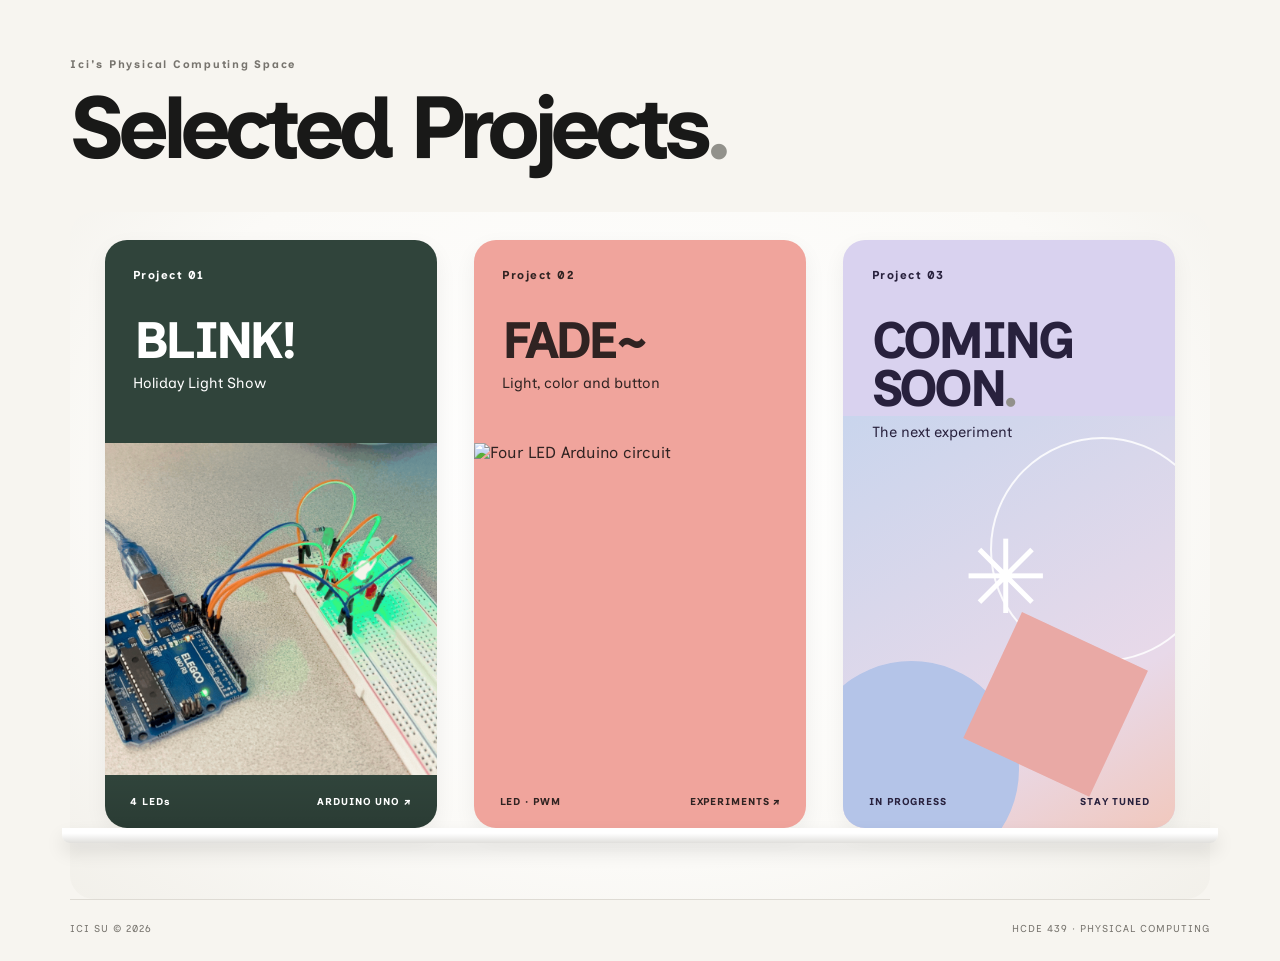
==== commit 3fe77b58: "index style update :D" ====
--- a/docs/index.html
+++ b/docs/index.html
@@ -13,38 +13,26 @@
 <body>
   <main class="projects-page">
 
-    <!-- Minimal header -->
-    <header class="topbar">
-      <a class="brand" href="index.html">ICI SU</a>
-    </header>
-
     <!-- Projects bookshelf -->
     <section class="projects" id="projects">
 
       <div class="section-heading">
         <div>
-          <p class="eyebrow">Ici'sPhysical Computing Projects</p>
-          <h1>Projects<span class="heading-period">.</span></h1>
+          <p class="eyebrow">Ici's Physical Computing Space</p>
+          <h1>Selected Projects<span class="heading-period">.</span></h1>
         </div>
 
-        <p class="section-note">
-          Experiments in code,<br />
-          circuits, and interaction.
-        </p>
+      
       </div>
 
       <div class="shelf">
-
-        <div class="shelf-label">
-          <span>01 — SELECTED PROJECTS</span>
-        </div>
 
         <div class="project-row">
 
           <!-- Project 1 -->
           <a class="project-card blink-card" href="a1.html">
             <div class="cover-content">
-              <span class="project-number">ASSIGNMENT 01</span>
+              <span class="project-number">Project 01</span>
               <h2>BLINK!</h2>
               <p>Holiday Light Show</p>
             </div>
@@ -65,9 +53,9 @@
           <!-- Project 2 -->
           <a class="project-card fade-card" href="a2.html">
             <div class="cover-content">
-              <span class="project-number">ASSIGNMENT 02</span>
-              <h2>FADE</h2>
-              <p>Light, color &amp; motion</p>
+              <span class="project-number">Project 02</span>
+              <h2>FADE~</h2>
+              <p>Light, color and button</p>
             </div>
 
             <div class="cover-image">
@@ -86,7 +74,7 @@
           <!-- Project 3 -->
           <div class="project-card soon-card">
             <div class="cover-content">
-              <span class="project-number">ASSIGNMENT 03</span>
+              <span class="project-number">Project 03</span>
               <h2>COMING<br />SOON<span class="heading-period">.</span></h2>
               <p>The next experiment</p>
             </div>
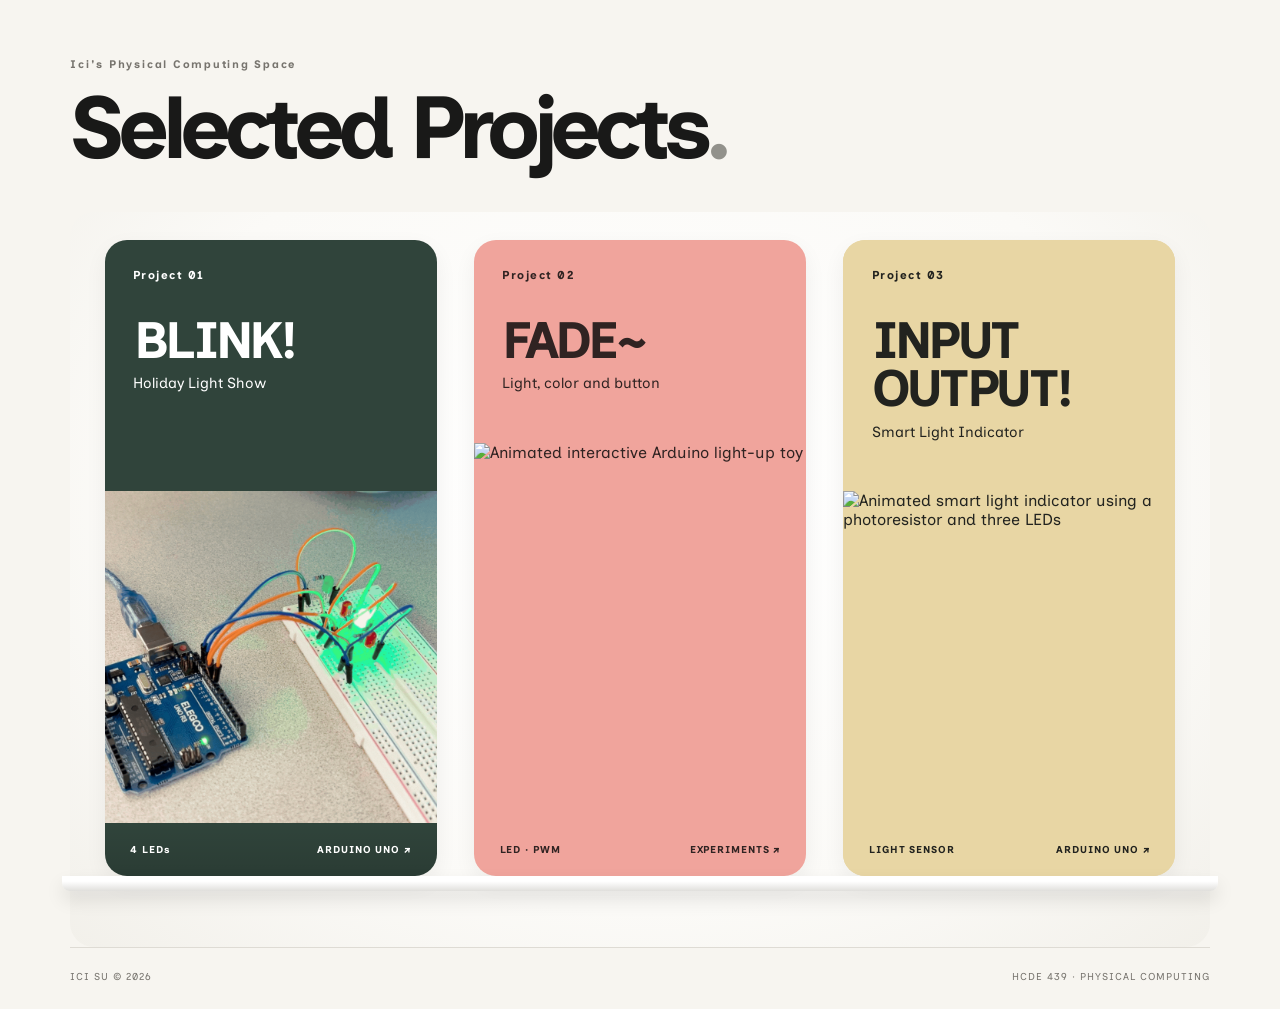
==== commit e0262b1e: "Add A3 with compressed GIF" ====
--- a/docs/index.html
+++ b/docs/index.html
@@ -1,3 +1,4 @@
+
 <!DOCTYPE html>
 <html lang="en">
 <head>
@@ -5,42 +6,69 @@
   <meta name="viewport" content="width=device-width, initial-scale=1.0" />
 
   <title>Ici Su — HCDE 439 Projects</title>
-  <meta name="description" content="Ici Su's HCDE 439 physical computing projects." />
+
+  <meta
+    name="description"
+    content="Ici Su's HCDE 439 physical computing projects."
+  />
 
   <link rel="stylesheet" href="home.css" />
+
+  <style>
+    /* Project 03 — Soft Butter Yellow */
+    .a3-card {
+      background-color: #E8D6A4;
+      color: #22231f;
+    }
+
+    .a3-card .cover-content,
+    .a3-card .cover-footer {
+      background-color: #E8D6A4;
+      color: #22231f;
+    }
+  </style>
 </head>
 
 <body>
   <main class="projects-page">
 
-    <!-- Projects bookshelf -->
+    <!-- Projects Bookshelf -->
     <section class="projects" id="projects">
 
       <div class="section-heading">
         <div>
-          <p class="eyebrow">Ici's Physical Computing Space</p>
-          <h1>Selected Projects<span class="heading-period">.</span></h1>
+          <p class="eyebrow">
+            Ici's Physical Computing Space
+          </p>
+
+          <h1>
+            Selected Projects<span class="heading-period">.</span>
+          </h1>
         </div>
-
-      
       </div>
 
       <div class="shelf">
 
         <div class="project-row">
 
-          <!-- Project 1 -->
+          <!-- =================================
+               PROJECT 01: BLINK!
+               ================================= -->
+
           <a class="project-card blink-card" href="a1.html">
+
             <div class="cover-content">
               <span class="project-number">Project 01</span>
+
               <h2>BLINK!</h2>
+
               <p>Holiday Light Show</p>
             </div>
 
             <div class="cover-image">
               <img
                 src="A1 Blink.gif"
-                alt="Four LED Arduino circuit"
+                alt="Animated holiday light show using four LEDs"
               />
             </div>
 
@@ -48,20 +76,28 @@
               <span>4 LEDs</span>
               <span>ARDUINO UNO ↗</span>
             </div>
+
           </a>
 
-          <!-- Project 2 -->
+
+          <!-- =================================
+               PROJECT 02: FADE~
+               ================================= -->
+
           <a class="project-card fade-card" href="a2.html">
+
             <div class="cover-content">
               <span class="project-number">Project 02</span>
+
               <h2>FADE~</h2>
+
               <p>Light, color and button</p>
             </div>
 
             <div class="cover-image">
               <img
                 src="A2 Fade.gif"
-                alt="Four LED Arduino circuit"
+                alt="Animated interactive Arduino light-up toy"
               />
             </div>
 
@@ -69,40 +105,51 @@
               <span>LED · PWM</span>
               <span>EXPERIMENTS ↗</span>
             </div>
+
           </a>
 
-          <!-- Project 3 -->
-          <div class="project-card soon-card">
+
+          <!-- =================================
+               PROJECT 03: INPUT OUTPUT!
+               ================================= -->
+
+          <a class="project-card a3-card" href="a3.html">
+
             <div class="cover-content">
               <span class="project-number">Project 03</span>
-              <h2>COMING<br />SOON<span class="heading-period">.</span></h2>
-              <p>The next experiment</p>
+
+              <h2>INPUT<br />OUTPUT!</h2>
+
+              <p>Smart Light Indicator</p>
             </div>
 
-            <div class="soon-art" aria-hidden="true">
-              <span class="soon-circle"></span>
-              <span class="soon-ring"></span>
-              <span class="soon-square"></span>
-              <span class="soon-star">✳</span>
+            <div class="cover-image">
+              <img
+                src="A3.gif"
+                alt="Animated smart light indicator using a photoresistor and three LEDs"
+              />
             </div>
 
             <div class="cover-footer">
-              <span>IN PROGRESS</span>
-              <span>STAY TUNED</span>
+              <span>LIGHT SENSOR</span>
+              <span>ARDUINO UNO ↗</span>
             </div>
-          </div>
+
+          </a>
 
         </div>
 
-        <!-- Shelf under the covers -->
+        <!-- Shelf under the project cards -->
         <div class="shelf-plank"></div>
 
-        <div class="shelf-bottom">
-        </div>
+        <div class="shelf-bottom"></div>
 
       </div>
+
     </section>
 
+
+    <!-- Footer -->
     <footer class="footer">
       <span>ICI SU © 2026</span>
       <span>HCDE 439 · PHYSICAL COMPUTING</span>
@@ -110,4 +157,4 @@
 
   </main>
 </body>
-</html>+</html>
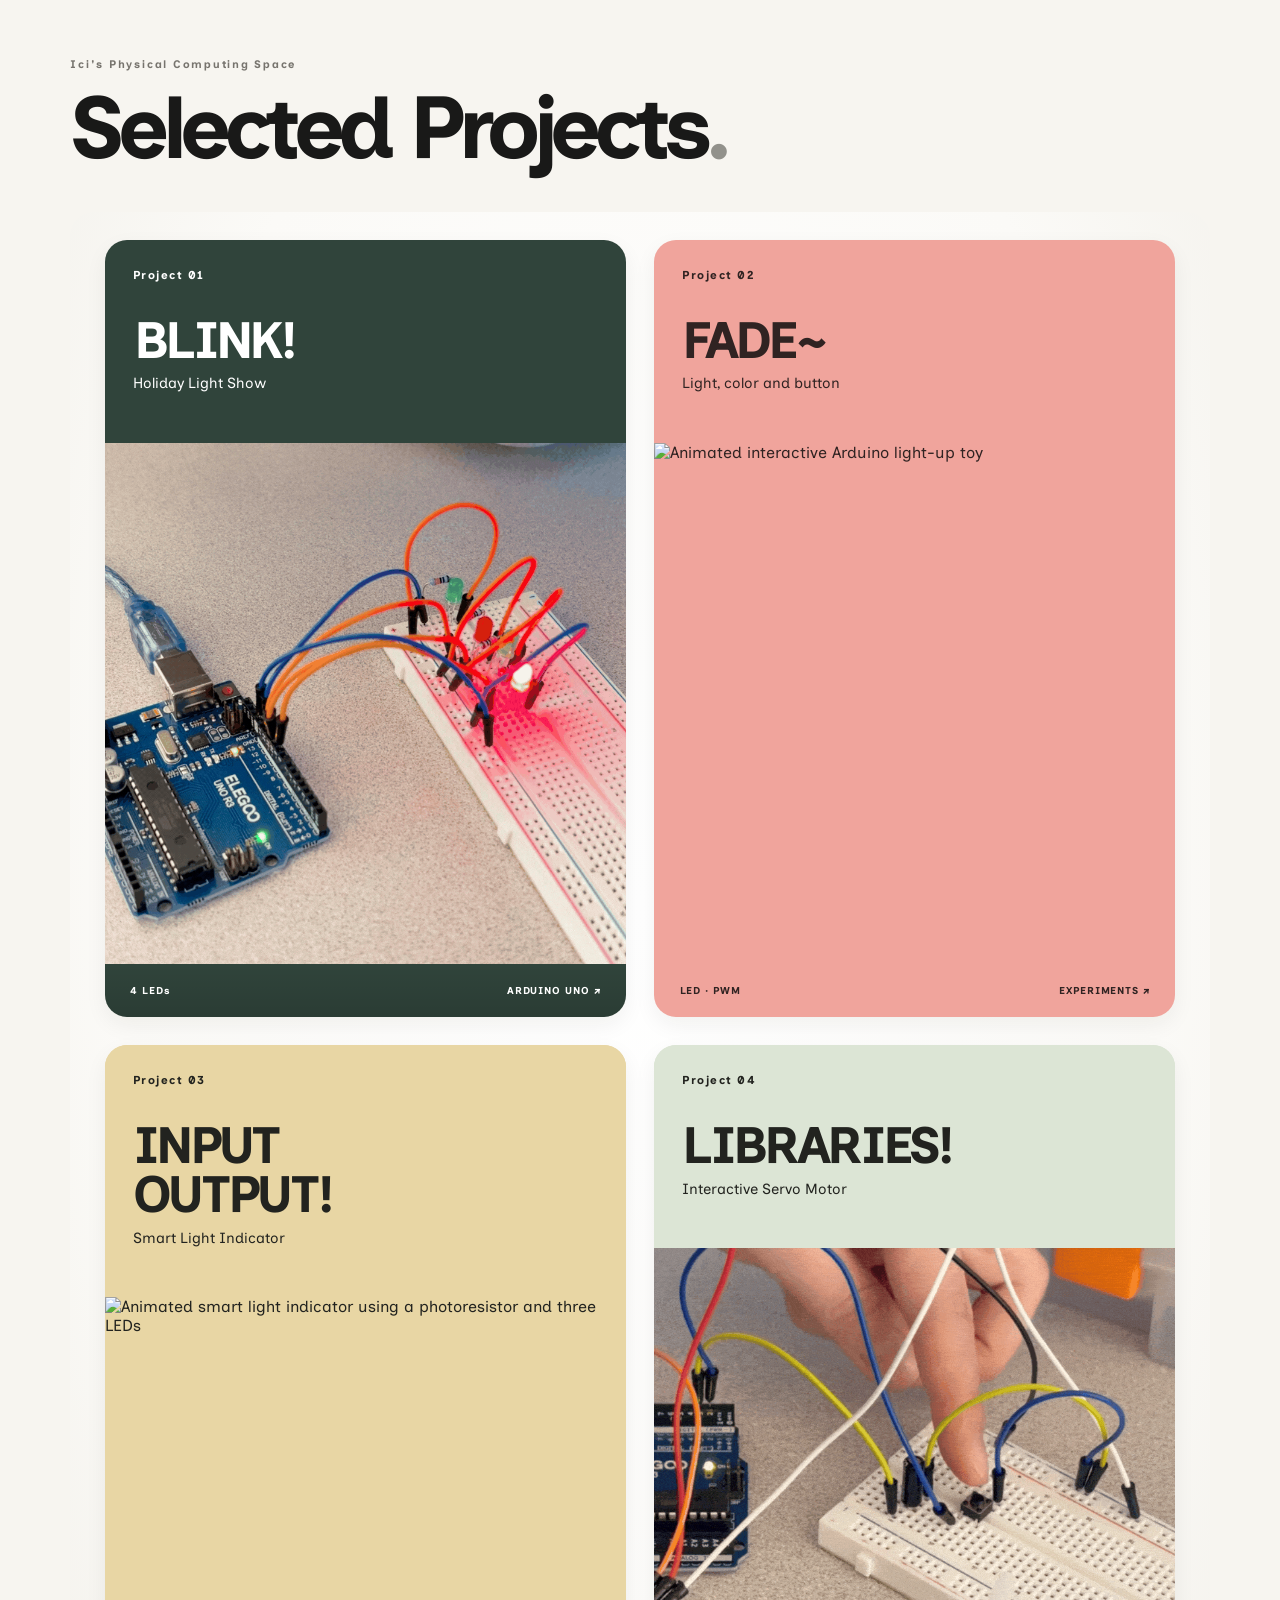
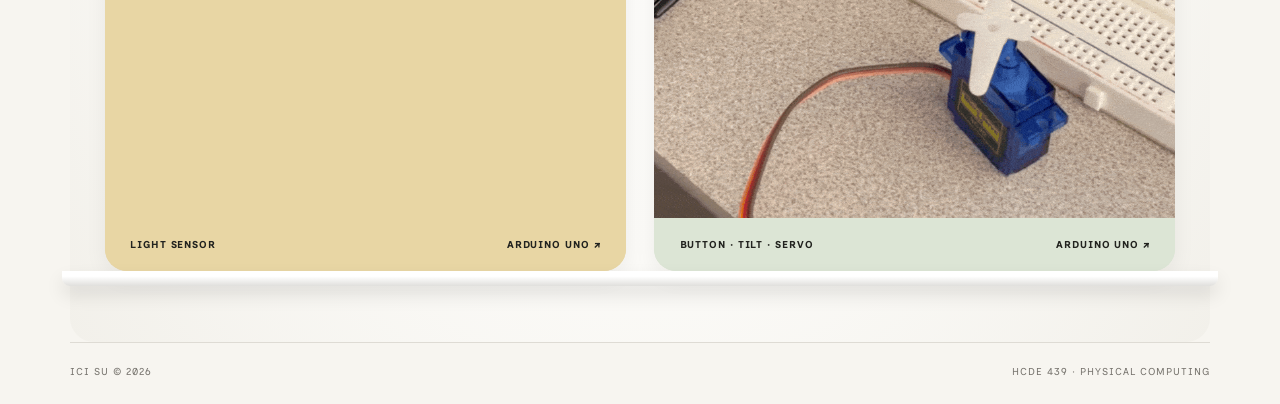
==== commit 583b1e95: "fixed A4 file size" ====
--- a/docs/index.html
+++ b/docs/index.html
@@ -1,4 +1,3 @@
-
 <!DOCTYPE html>
 <html lang="en">
 <head>
@@ -26,6 +25,41 @@
       background-color: #E8D6A4;
       color: #22231f;
     }
+
+    /* Project 04 — Soft Sage Green */
+    .a4-card {
+      background-color: #DCE5D5;
+      color: #22231f;
+    }
+
+    .a4-card .cover-content,
+    .a4-card .cover-footer {
+      background-color: #DCE5D5;
+      color: #22231f;
+    }
+
+    /* 2 × 2 Project Grid */
+    .shelf .project-row {
+      display: grid;
+      grid-template-columns: repeat(2, minmax(0, 1fr));
+      gap: 28px;
+      align-items: stretch;
+      width: 100%;
+    }
+
+    .shelf .project-row .project-card {
+      width: 100%;
+      max-width: none;
+      min-width: 0;
+    }
+
+    /* Responsive Layout */
+    @media (max-width: 700px) {
+      .shelf .project-row {
+        grid-template-columns: 1fr;
+        gap: 20px;
+      }
+    }
   </style>
 </head>
 
@@ -137,6 +171,35 @@
 
           </a>
 
+
+          <!-- =================================
+               PROJECT 04: LIBRARIES!
+               ================================= -->
+
+          <a class="project-card a4-card" href="a4.html">
+
+            <div class="cover-content">
+              <span class="project-number">Project 04</span>
+
+              <h2>LIBRARIES!</h2>
+
+              <p>Interactive Servo Motor</p>
+            </div>
+
+            <div class="cover-image">
+              <img
+                src="A4.gif"
+                alt="Animated Arduino servo motor controlled by a button and tilt switch"
+              />
+            </div>
+
+            <div class="cover-footer">
+              <span>BUTTON · TILT · SERVO</span>
+              <span>ARDUINO UNO ↗</span>
+            </div>
+
+          </a>
+
         </div>
 
         <!-- Shelf under the project cards -->
@@ -157,4 +220,4 @@
 
   </main>
 </body>
-</html>
+</html>
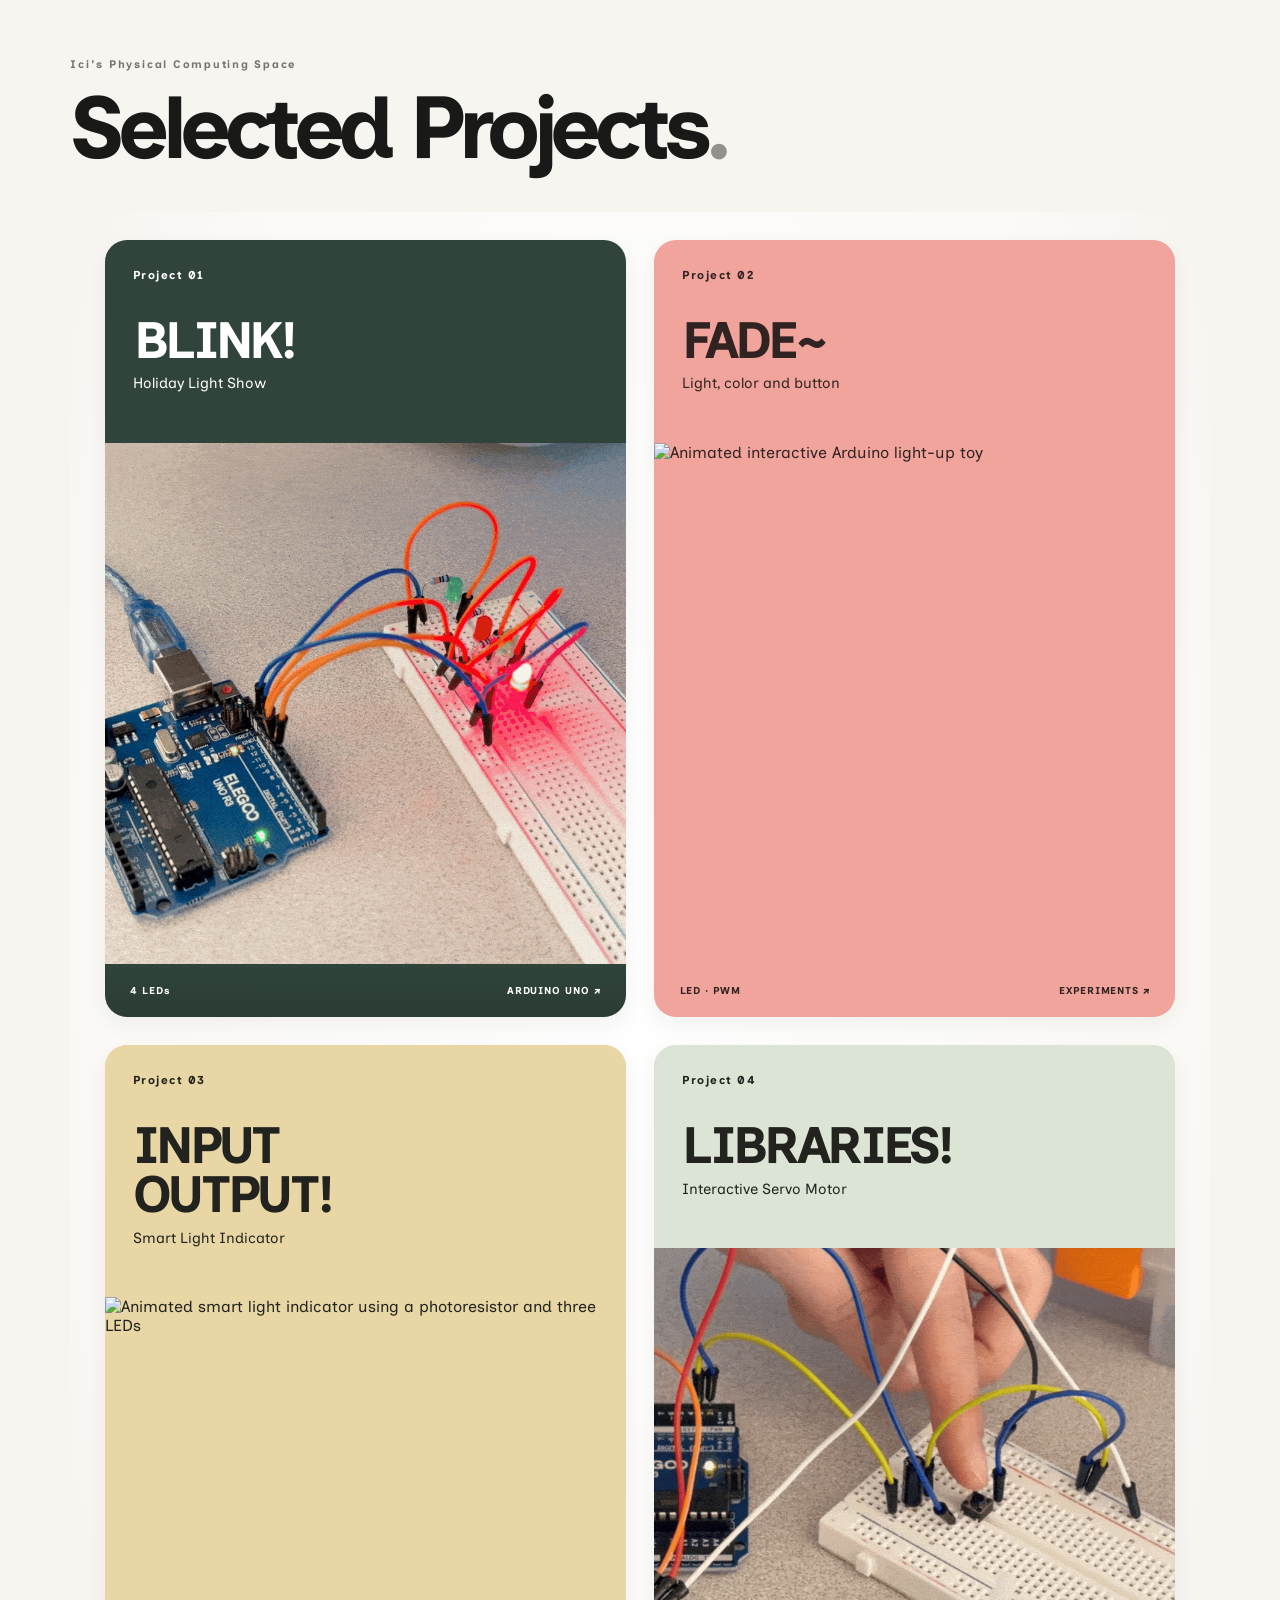
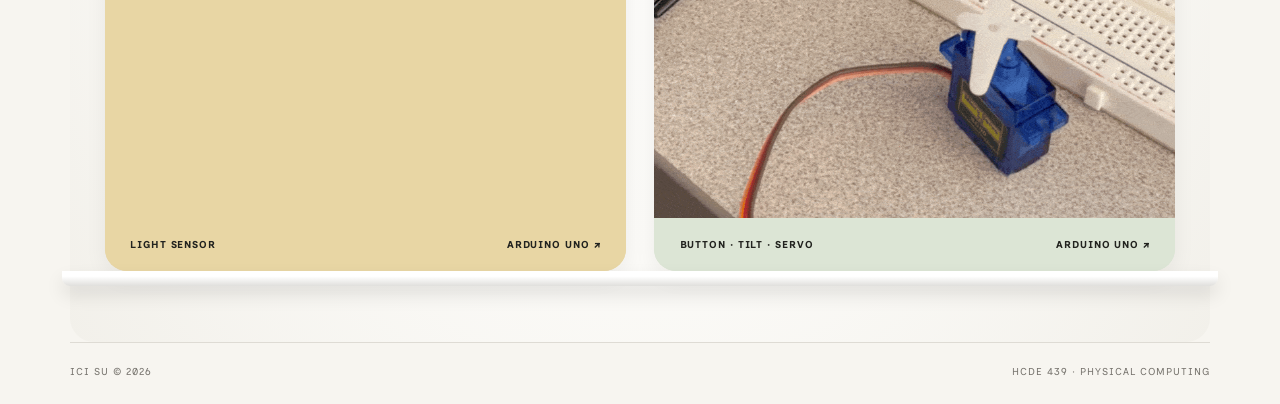
==== commit 28183fc6: "A4 final fix of gif" ====
--- a/docs/index.html
+++ b/docs/index.html
@@ -101,7 +101,7 @@
 
             <div class="cover-image">
               <img
-                src="A1 Blink.gif"
+                src="A1Blink-ezgif.com-optimize.gif"
                 alt="Animated holiday light show using four LEDs"
               />
             </div>
